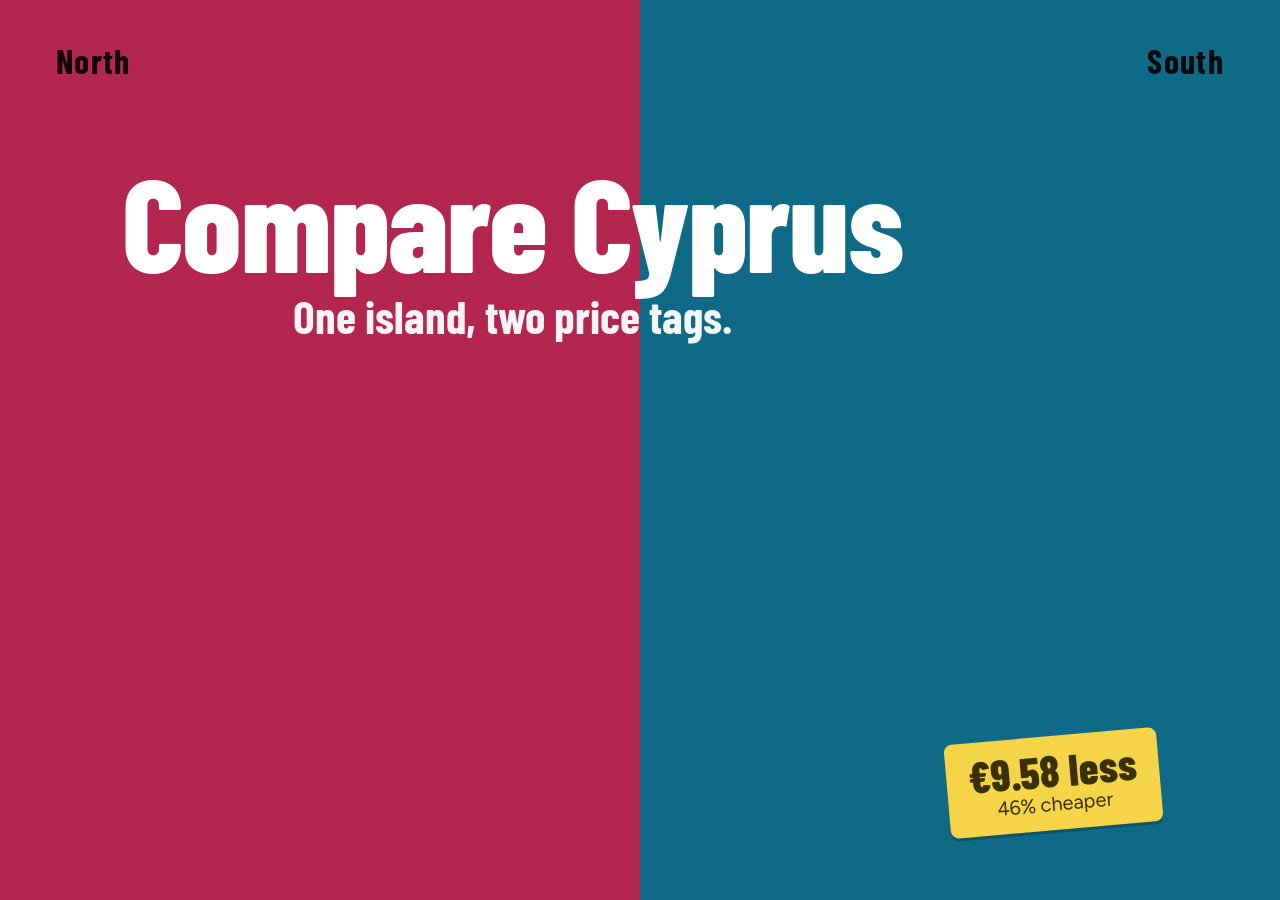
==== store/feature.html @ 4102615e "App store prep: privacy policy page, manifest id/categories, workflow that makes Play Store graphics" ====
<!doctype html><html><head><meta charset="utf-8">
<link rel="stylesheet" href="https://fonts.googleapis.com/css2?family=Barlow+Condensed:wght@700;800&family=Figtree:wght@600&display=block">
<style>
html,body{margin:0;width:1024px;height:500px;overflow:hidden;font-family:Figtree,sans-serif}
.bg{position:absolute;inset:0;display:flex}.bg i{flex:1}.bg i:first-child{background:#b3264f}.bg i:last-child{background:#0e6a86}
.c{position:relative;height:100%;display:flex;flex-direction:column;align-items:center;justify-content:center;color:#fff;text-align:center}
h1{font:800 132px/.9 "Barlow Condensed";margin:0;letter-spacing:-.01em}
p{font:700 46px/1 "Barlow Condensed";margin:14px 0 0;opacity:.95}
.st{position:absolute;right:120px;bottom:70px;background:#f5d547;color:#3a3000;padding:12px 22px 14px;border-radius:8px;transform:rotate(-5deg);box-shadow:0 3px 0 rgba(0,0,0,.2);text-align:center}
.st b{display:block;font:800 44px/1 "Barlow Condensed"}.st span{font-size:20px}
.l,.r{position:absolute;top:40px;font:700 34px "Barlow Condensed";letter-spacing:.04em;opacity:.9}.l{left:56px}.r{right:56px}
</style></head><body>
<div class="bg"><i></i><i></i></div>
<div class="l">North</div><div class="r">South</div>
<div class="c"><h1>Compare Cyprus</h1><p>One island, two price tags.</p></div>
<div class="st"><b>€9.58 less</b><span>46% cheaper</span></div>
</body></html>
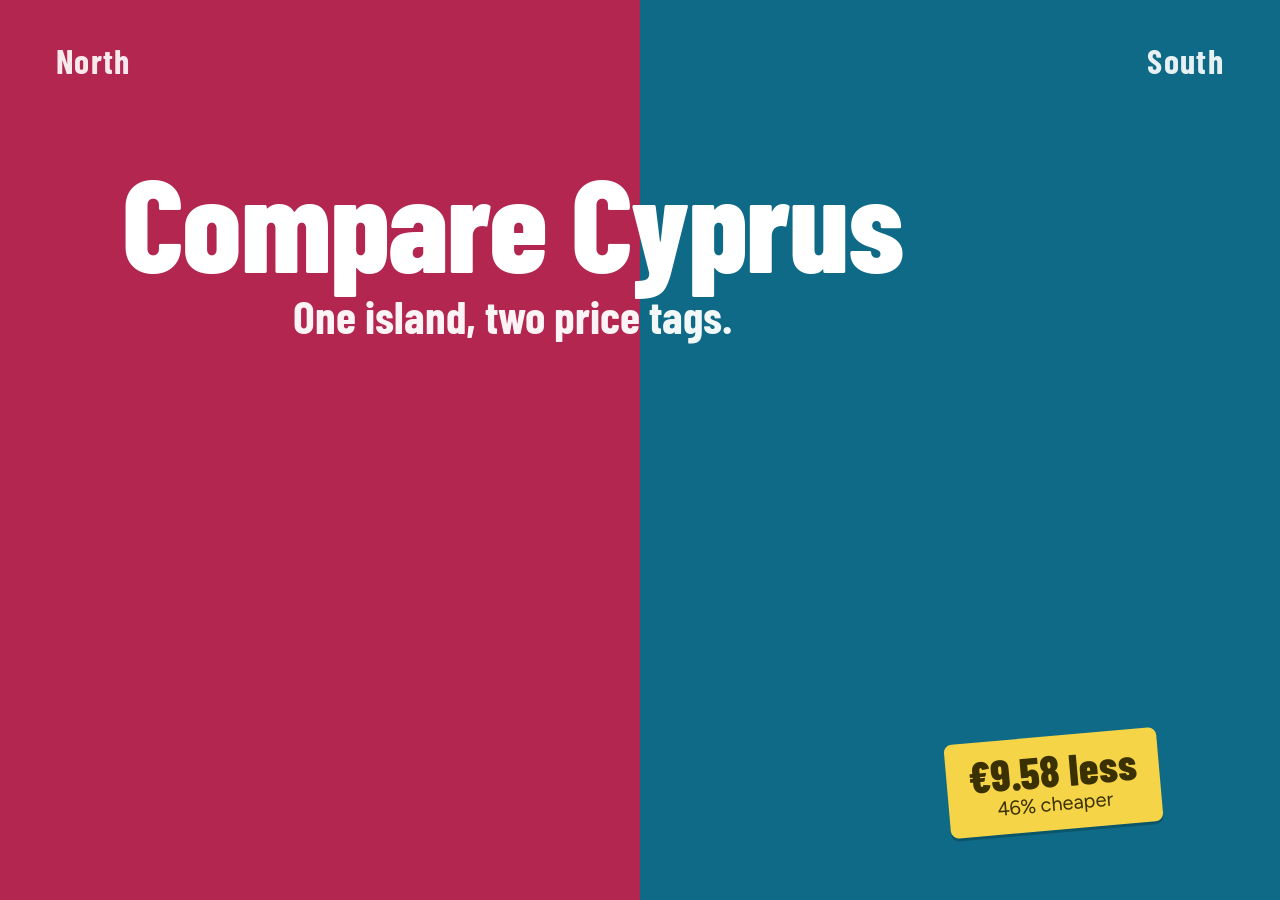
==== commit c1b256bc: "Drop pairs where one side is over 4x the other (misread packs, e.g. Polo €13.99) Co-Authored-By: Cla" ====
--- a/store/feature.html
+++ b/store/feature.html
@@ -8,7 +8,7 @@
 p{font:700 46px/1 "Barlow Condensed";margin:14px 0 0;opacity:.95}
 .st{position:absolute;right:120px;bottom:70px;background:#f5d547;color:#3a3000;padding:12px 22px 14px;border-radius:8px;transform:rotate(-5deg);box-shadow:0 3px 0 rgba(0,0,0,.2);text-align:center}
 .st b{display:block;font:800 44px/1 "Barlow Condensed"}.st span{font-size:20px}
-.l,.r{position:absolute;top:40px;font:700 34px "Barlow Condensed";letter-spacing:.04em;opacity:.9}.l{left:56px}.r{right:56px}
+.l,.r{position:absolute;top:40px;color:#fff;font:700 34px "Barlow Condensed";letter-spacing:.04em;opacity:.9}.l{left:56px}.r{right:56px}
 </style></head><body>
 <div class="bg"><i></i><i></i></div>
 <div class="l">North</div><div class="r">South</div>
